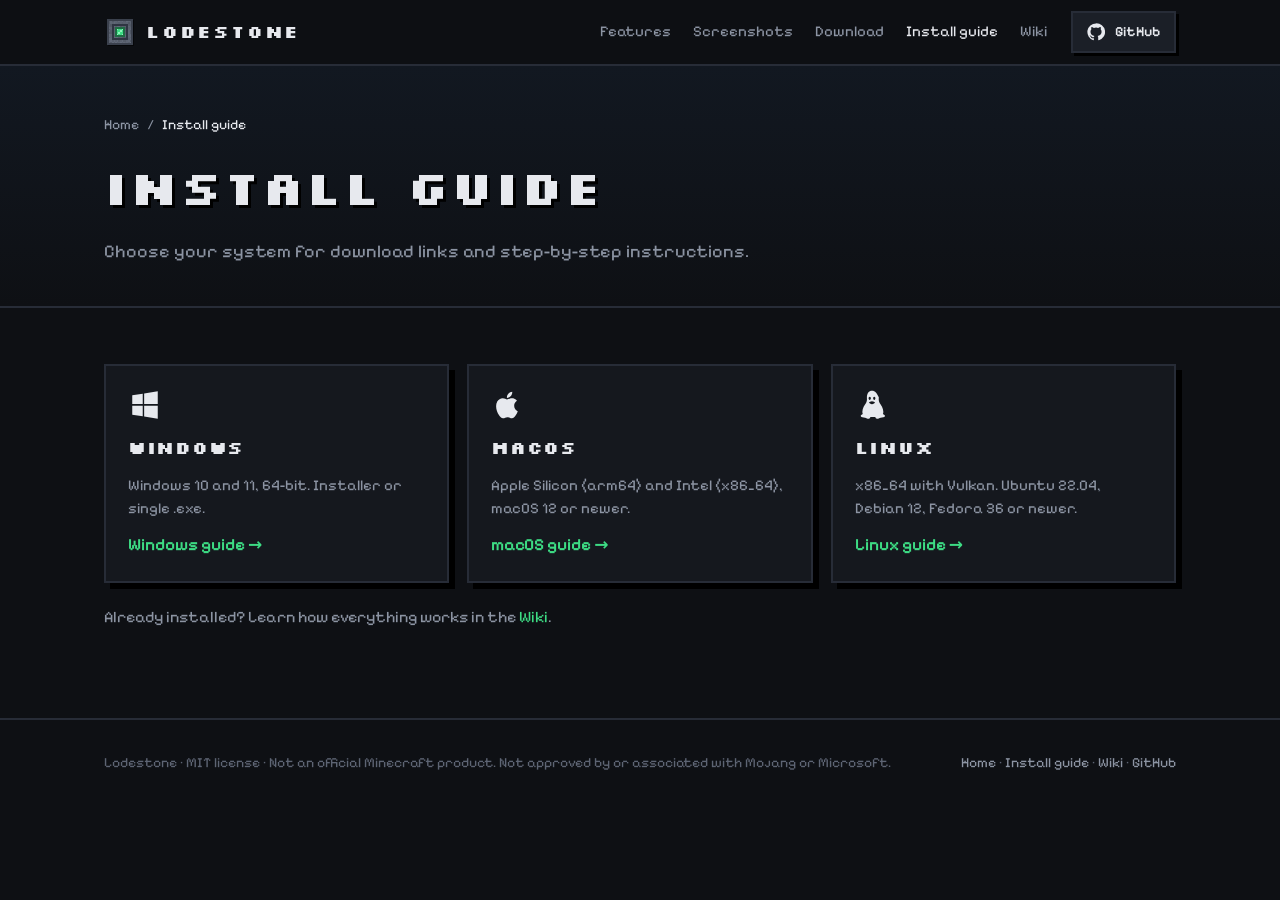
==== site/install/index.html @ cfa3593b "Website: install guides for Windows, macOS (arm64 + x86_64) and Linux, a Wiki, and top-bar links - i" ====
<!DOCTYPE html>
<html lang="en">
<head>
<meta charset="utf-8">
<meta name="viewport" content="width=device-width, initial-scale=1">
<title>Lodestone Install Guide</title>
<meta name="description" content="How to install the Lodestone Minecraft launcher on Windows, macOS and Linux.">
<meta property="og:title" content="Lodestone Install Guide">
<meta property="og:description" content="How to install the Lodestone Minecraft launcher on Windows, macOS and Linux.">
<meta property="og:image" content="https://p1e2r.github.io/lodestone-launcher/img/og.png">
<meta name="theme-color" content="#0e1014">
<link rel="icon" type="image/png" href="../img/favicon.png">
<link rel="apple-touch-icon" href="../img/apple-touch-icon.png">
<link rel="stylesheet" href="../style.css">
</head>
<body>
<a class="skip" href="#main">Skip to content</a>

<svg width="0" height="0" style="position:absolute" aria-hidden="true">
  <defs>
    <symbol id="i-download" viewBox="0 0 24 24" fill="none" stroke="currentColor" stroke-width="2.2" stroke-linecap="square"><path d="M12 3v12M6 10l6 6 6-6M4 21h16"/></symbol>
    <symbol id="i-github" viewBox="0 0 24 24" fill="currentColor"><path d="M12 .5a11.5 11.5 0 0 0-3.64 22.41c.58.11.79-.25.79-.56v-2c-3.2.7-3.88-1.37-3.88-1.37-.53-1.33-1.28-1.69-1.28-1.69-1.05-.72.08-.7.08-.7 1.16.08 1.77 1.19 1.77 1.19 1.03 1.77 2.7 1.26 3.36.96.1-.75.4-1.26.73-1.55-2.55-.29-5.24-1.28-5.24-5.69 0-1.26.45-2.29 1.19-3.09-.12-.29-.52-1.46.11-3.05 0 0 .97-.31 3.17 1.18a11 11 0 0 1 5.78 0c2.2-1.49 3.17-1.18 3.17-1.18.63 1.59.23 2.76.11 3.05.74.8 1.19 1.83 1.19 3.09 0 4.42-2.7 5.39-5.26 5.68.41.36.78 1.06.78 2.14v3.17c0 .31.21.68.8.56A11.5 11.5 0 0 0 12 .5Z"/></symbol>
    <symbol id="i-apple" viewBox="0 0 24 24" fill="currentColor"><path d="M16.37 12.6c-.02-2.36 1.93-3.5 2.02-3.55-1.1-1.61-2.82-1.83-3.43-1.85-1.46-.15-2.85.86-3.59.86-.74 0-1.88-.84-3.09-.82-1.59.02-3.06.93-3.88 2.35-1.66 2.88-.42 7.13 1.19 9.46.79 1.14 1.73 2.42 2.96 2.37 1.19-.05 1.64-.77 3.07-.77 1.43 0 1.84.77 3.09.74 1.28-.02 2.09-1.16 2.87-2.3.9-1.32 1.27-2.6 1.29-2.67-.03-.01-2.48-.95-2.5-3.82ZM14.02 5.67c.65-.79 1.09-1.89.97-2.99-.94.04-2.08.63-2.75 1.41-.6.7-1.13 1.82-.99 2.89 1.05.08 2.12-.53 2.77-1.31Z"/></symbol>
    <symbol id="i-windows" viewBox="0 0 24 24" fill="currentColor"><path d="M3 5.2 10.4 4v7.3H3V5.2Zm8.4-1.4L21 2.3v9H11.4V3.8ZM3 12.6h7.4V20L3 18.8v-6.2Zm8.4 0H21v9.1l-9.6-1.5v-7.6Z"/></symbol>
    <symbol id="i-linux" viewBox="0 0 24 24" fill="currentColor"><path d="M12 2c-2.2 0-3.6 1.9-3.6 4.6 0 1.5.3 2.4-.6 3.9-1 1.6-2.6 3.6-2.6 6.2 0 .6.1 1.1.3 1.6-.7.3-1.7.8-1.4 1.7.3.9 1.8.6 3 1 1.2.4 2.2 1 3 .6.5-.2.7-.7.7-1.1h3.6c0 .4.2.9.7 1.1.8.4 1.8-.2 3-.6 1.2-.4 2.7-.1 3-1 .3-.9-.7-1.4-1.4-1.7.2-.5.3-1 .3-1.6 0-2.6-1.6-4.6-2.6-6.2-.9-1.5-.6-2.4-.6-3.9C15.6 3.9 14.2 2 12 2Zm-1.6 4.1c.5 0 .8.6.8 1.2s-.3 1.1-.8 1.1-.8-.5-.8-1.1.3-1.2.8-1.2Zm3.2 0c.5 0 .8.6.8 1.2s-.3 1.1-.8 1.1-.8-.5-.8-1.1.3-1.2.8-1.2ZM12 9.3c.9 0 2.1.6 2.1 1s-1.2 1.2-2.1 1.2-2.1-.8-2.1-1.2 1.2-1 2.1-1Z"/></symbol>
    <symbol id="i-copy" viewBox="0 0 24 24" fill="none" stroke="currentColor" stroke-width="2"><rect x="8" y="8" width="13" height="13"/><path d="M16 8V3H3v13h5"/></symbol>
    <symbol id="i-box" viewBox="0 0 24 24" fill="none" stroke="currentColor" stroke-width="2"><path d="M3 7l9-4 9 4v10l-9 4-9-4V7Z"/><path d="M3 7l9 4 9-4M12 11v10"/></symbol>
    <symbol id="i-layers" viewBox="0 0 24 24" fill="none" stroke="currentColor" stroke-width="2"><path d="M12 3 2 8l10 5 10-5-10-5Z"/><path d="m2 16 10 5 10-5M2 12l10 5 10-5"/></symbol>
    <symbol id="i-compass" viewBox="0 0 24 24" fill="none" stroke="currentColor" stroke-width="2"><circle cx="12" cy="12" r="9"/><path d="m15.5 8.5-2 5-5 2 2-5 5-2Z"/></symbol>
    <symbol id="i-package" viewBox="0 0 24 24" fill="none" stroke="currentColor" stroke-width="2"><path d="M4 7h16v13H4zM2 3h20v4H2zM10 11h4"/></symbol>
    <symbol id="i-server" viewBox="0 0 24 24" fill="none" stroke="currentColor" stroke-width="2"><rect x="3" y="3" width="18" height="7"/><rect x="3" y="14" width="18" height="7"/><path d="M7 6.5h.01M7 17.5h.01"/></symbol>
    <symbol id="i-coffee" viewBox="0 0 24 24" fill="none" stroke="currentColor" stroke-width="2"><path d="M4 9h13v6a5 5 0 0 1-5 5H9a5 5 0 0 1-5-5V9ZM17 11h2a2 2 0 0 1 0 4h-2M8 2v3M12 2v3"/></symbol>
    <symbol id="i-refresh" viewBox="0 0 24 24" fill="none" stroke="currentColor" stroke-width="2"><path d="M21 12a9 9 0 0 1-15.5 6.2M3 12A9 9 0 0 1 18.5 5.8M18 2v4h-4M6 22v-4h4"/></symbol>
    <symbol id="i-zap" viewBox="0 0 24 24" fill="none" stroke="currentColor" stroke-width="2"><path d="M13 2 4 14h7l-1 8 9-12h-7l1-8Z"/></symbol>
    <symbol id="i-image" viewBox="0 0 24 24" fill="none" stroke="currentColor" stroke-width="2"><rect x="3" y="3" width="18" height="18"/><path d="m3 17 5-5 4 4 3-3 6 6M15 8h.01"/></symbol>
    <symbol id="i-user" viewBox="0 0 24 24" fill="none" stroke="currentColor" stroke-width="2"><circle cx="12" cy="8" r="4"/><path d="M4 21a8 8 0 0 1 16 0"/></symbol>
  </defs>
</svg>


<header class="nav">
  <div class="wrap">
    <a class="brand" href="../" aria-label="Lodestone home"><img src="../img/logo.png" alt="" width="32" height="32">LODESTONE</a>
    <nav class="nav-links" aria-label="Site">
      <a href="../#features">Features</a>
      <a href="../#screenshots">Screenshots</a>
      <a href="../#download">Download</a>
      <a class="keep" href="../install/" aria-current="page">Install guide</a>
      <a class="keep" href="../wiki/">Wiki</a>
    </nav>
    <a class="btn btn-gh" href="https://github.com/p1e2r/lodestone-launcher"><svg><use href="#i-github"/></svg><span class="lbl">GitHub</span></a>
  </div>
</header>

<main id="main">
<section class="page-head">
  <div class="wrap">
    <div class="crumbs"><a href="../">Home</a> <span aria-hidden="true">/</span> <span aria-current="page">Install guide</span></div>
    <h1>Install guide</h1>
    <p class="lede">Choose your system for download links and step-by-step instructions.</p>
    
  </div>
</section>
<div class="wrap" style="padding:56px 24px 88px">
<div class="os-cards">
  <a class="os-card" href="windows.html"><svg><use href="#i-windows"/></svg><h2>Windows</h2><p>Windows 10 and 11, 64-bit. Installer or single .exe.</p><span class="go">Windows guide →</span></a>
  <a class="os-card" href="macos.html"><svg><use href="#i-apple"/></svg><h2>macOS</h2><p>Apple Silicon (arm64) and Intel (x86_64), macOS 12 or newer.</p><span class="go">macOS guide →</span></a>
  <a class="os-card" href="linux.html"><svg><use href="#i-linux"/></svg><h2>Linux</h2><p>x86_64 with Vulkan. Ubuntu 22.04, Debian 12, Fedora 36 or newer.</p><span class="go">Linux guide →</span></a>
</div>
<p class="install-more muted">Already installed? Learn how everything works in the <a href="../wiki/">Wiki</a>.</p>
</div>
</main>

<footer>
  <div class="wrap">
    <span>Lodestone · MIT license · Not an official Minecraft product. Not approved by or associated with Mojang or Microsoft.</span>
    <span><a href="../">Home</a> · <a href="../install/">Install guide</a> · <a href="../wiki/">Wiki</a> · <a href="https://github.com/p1e2r/lodestone-launcher">GitHub</a></span>
  </div>
</footer>

</body>
</html>
---- site/style.css ----
@font-face { font-family: "Silkscreen"; src: url("fonts/Silkscreen-Regular.ttf") format("truetype"); font-weight: 400; font-display: swap; }
@font-face { font-family: "Silkscreen"; src: url("fonts/Silkscreen-Bold.ttf") format("truetype"); font-weight: 700; font-display: swap; }
@font-face { font-family: "Pixelify Sans"; src: url("fonts/PixelifySans.ttf") format("truetype"); font-weight: 400 700; font-display: swap; }
@font-face { font-family: "VT323"; src: url("fonts/VT323-Regular.ttf") format("truetype"); font-display: swap; }

/* Lodestone's own palette: the launcher's dark panels and its green "play" accent.
   Layout: a blocky landing page — pixel scene hero, then stacked full-width bands. */
:root {
  color-scheme: dark;
  --bg: #0e1014;
  --panel: #15181e;
  --panel-2: #1b1f27;
  --border: #272c37;
  --text: #e7e9ee;
  --muted: #8c94a3;
  --faint: #5d6473;
  --accent: #3ddc84;
  --accent-dim: #1f6b44;
  --accent-ink: #062414;
  --warn: #f5b14c;
  --info: #5aa9ff;
  --display: "Silkscreen", "Courier New", monospace;
  --body: "Pixelify Sans", ui-rounded, system-ui, sans-serif;
  --mono: "VT323", ui-monospace, "SF Mono", Menlo, monospace;
  --shadow: 6px 6px 0 #000;
  --wrap: 1120px;
}
* { box-sizing: border-box; }
html { scroll-behavior: smooth; }
@media (prefers-reduced-motion: reduce) { html { scroll-behavior: auto; } *, *::before, *::after { transition: none !important; animation: none !important; } }
body { margin: 0; background: var(--bg); color: var(--text); font-family: var(--body); font-size: 17px; line-height: 1.55; -webkit-font-smoothing: antialiased; }
img { max-width: 100%; display: block; }
a { color: var(--accent); text-decoration: none; }
a:hover { text-decoration: underline; }
:focus-visible { outline: 3px solid var(--accent); outline-offset: 3px; }
h1, h2, h3 { font-family: var(--display); font-weight: 700; letter-spacing: 0.04em; text-wrap: balance; margin: 0; }
h2 { font-size: clamp(26px, 3.4vw, 36px); text-transform: uppercase; }
h3 { font-size: 15px; text-transform: uppercase; letter-spacing: 0.08em; }
p { margin: 0; }
code, kbd { font-family: var(--mono); font-size: 1.15em; }
.wrap { max-width: var(--wrap); margin: 0 auto; padding: 0 24px; }
.muted { color: var(--muted); }
.eyebrow { font-family: var(--display); font-size: 12px; letter-spacing: 0.14em; text-transform: uppercase; color: var(--accent); }
.skip { position: absolute; left: -9999px; top: 8px; background: var(--accent); color: var(--accent-ink); padding: 8px 12px; z-index: 100; }
.skip:focus { left: 8px; }

/* ---------- buttons ---------- */
.btn { display: inline-flex; align-items: center; gap: 10px; font-family: var(--body); font-size: 16px; font-weight: 600; padding: 12px 18px; border: 2px solid var(--border); background: var(--panel-2); color: var(--text); cursor: pointer; box-shadow: 4px 4px 0 #000; transition: transform .08s, box-shadow .08s; text-decoration: none; }
.btn:hover { text-decoration: none; transform: translate(-1px, -1px); box-shadow: 5px 5px 0 #000; }
.btn:active { transform: translate(3px, 3px); box-shadow: 1px 1px 0 #000; }
.btn svg { width: 18px; height: 18px; flex: none; }
.btn-primary { background: var(--accent); border-color: #7ef0b0 var(--accent-dim) var(--accent-dim) #7ef0b0; color: var(--accent-ink); }
.btn-big { padding: 16px 22px; font-size: 18px; }
.btn-big .sub { display: block; font-size: 13px; font-weight: 500; opacity: .75; }
.btn-small { padding: 7px 12px; font-size: 14px; box-shadow: 3px 3px 0 #000; }

/* ---------- nav ---------- */
.nav { position: sticky; top: 0; z-index: 50; background: rgba(14,16,20,.92); backdrop-filter: blur(8px); border-bottom: 2px solid var(--border); }
.nav .wrap { display: flex; align-items: center; gap: 24px; height: 64px; }
.brand { display: flex; align-items: center; gap: 10px; color: var(--text); font-family: var(--display); font-weight: 700; font-size: 18px; letter-spacing: .1em; }
.brand:hover { text-decoration: none; }
.brand img { width: 32px; height: 32px; image-rendering: pixelated; }
.nav-links { display: flex; gap: 22px; margin-left: auto; font-size: 15px; }
.nav-links a { color: var(--muted); }
.nav-links a:hover { color: var(--text); text-decoration: none; }
.nav .btn { padding: 8px 14px; font-size: 14px; box-shadow: 3px 3px 0 #000; }
@media (max-width: 960px) { .nav-links { gap: 16px; } .nav-links a:not(.keep) { display: none; } }
@media (max-width: 560px) { .nav .wrap { gap: 14px; } .nav .btn-gh .lbl { display: none; } .nav .btn-gh { padding: 8px 10px; } .nav-links { font-size: 14px; } }
@media (max-width: 400px) { .brand { font-size: 0; gap: 0; } }

/* ---------- hero ---------- */
.hero { position: relative; overflow: hidden; border-bottom: 2px solid var(--border); }
#scene { position: absolute; inset: 0; width: 100%; height: 100%; image-rendering: pixelated; }
.hero::after { content: ""; position: absolute; inset: 0; background: linear-gradient(90deg, rgba(14,16,20,.92) 0%, rgba(14,16,20,.75) 38%, rgba(14,16,20,.15) 70%, rgba(14,16,20,0) 100%); pointer-events: none; }
.hero .wrap { position: relative; z-index: 1; padding-top: 72px; padding-bottom: 72px; display: grid; gap: 22px; }
.hero h1 { font-size: clamp(36px, 8vw, 88px); line-height: 1; letter-spacing: .06em; text-shadow: 4px 4px 0 #000; }
.hero .lede { font-size: clamp(18px, 2.1vw, 22px); max-width: 34ch; text-shadow: 2px 2px 0 #000; }
.hero-actions { display: flex; flex-wrap: wrap; gap: 14px; align-items: stretch; margin-top: 6px; }
.hero-meta { display: flex; flex-wrap: wrap; gap: 8px 18px; font-size: 14px; color: var(--muted); text-shadow: 1px 1px 0 #000; }
.hero-meta a { color: var(--text); }
.chips { display: flex; flex-wrap: wrap; gap: 8px; }
.chip { font-family: var(--display); font-size: 11px; letter-spacing: .08em; text-transform: uppercase; padding: 4px 8px; border: 2px solid; background: rgba(14,16,20,.7); }

/* ---------- showcase ---------- */
.showcase { padding: 56px 0 24px; }
.window { border: 2px solid var(--border); background: var(--panel); box-shadow: 10px 10px 0 #000; }
.window-bar { display: flex; align-items: center; gap: 8px; padding: 9px 12px; border-bottom: 2px solid var(--border); background: var(--panel-2); }
.window-bar i { width: 12px; height: 12px; display: block; background: var(--border); }
.window-bar i:nth-child(1) { background: #f2555a; } .window-bar i:nth-child(2) { background: #f5b14c; } .window-bar i:nth-child(3) { background: #3ddc84; }
.window-bar span { margin-left: 8px; font-family: var(--display); font-size: 11px; color: var(--faint); letter-spacing: .1em; }
.window img { width: 100%; height: auto; aspect-ratio: 1830 / 1200; }

/* ---------- sections ---------- */
section { scroll-margin-top: 72px; }
.band { padding: 88px 0; }
.band + .band { border-top: 2px solid var(--border); }
.head { display: grid; gap: 12px; margin-bottom: 40px; max-width: 64ch; }
.head p { color: var(--muted); font-size: 18px; }

.features { display: grid; grid-template-columns: repeat(3, 1fr); gap: 18px; }
@media (max-width: 900px) { .features { grid-template-columns: repeat(2, 1fr); } }
@media (max-width: 560px) { .features { grid-template-columns: 1fr; } }
.feature { background: var(--panel); border: 2px solid var(--border); padding: 22px; display: grid; gap: 10px; align-content: start; }
.feature .ico { width: 40px; height: 40px; display: grid; place-items: center; background: var(--panel-2); border: 2px solid var(--border); color: var(--accent); }
.feature .ico svg { width: 20px; height: 20px; }
.feature p { color: var(--muted); font-size: 16px; }

.loaders { display: flex; flex-wrap: wrap; gap: 10px; margin-top: 26px; }
.loader { display: flex; align-items: center; gap: 8px; padding: 8px 12px; background: var(--panel); border: 2px solid var(--border); font-size: 15px; }
.loader b { width: 10px; height: 10px; display: block; }

/* gallery */
.gallery { display: grid; grid-template-columns: 1fr 260px; gap: 18px; align-items: start; }
.thumbs { display: grid; gap: 10px; }
.thumb { all: unset; cursor: pointer; display: grid; grid-template-columns: 72px 1fr; gap: 12px; align-items: center; padding: 8px; border: 2px solid var(--border); background: var(--panel); }
.thumb img { width: 72px; height: 47px; object-fit: cover; object-position: left top; border: 1px solid var(--border); }
.thumb strong { display: block; font-size: 15px; }
.thumb small { color: var(--muted); font-size: 13px; line-height: 1.3; display: block; }
.thumb[aria-selected="true"] { border-color: var(--accent); background: #13261c; }
.thumb:focus-visible { outline: 3px solid var(--accent); outline-offset: 2px; }
.caption { margin-top: 16px; color: var(--muted); font-size: 16px; }
@media (max-width: 900px) { .gallery { grid-template-columns: 1fr; } .thumbs { grid-template-columns: repeat(auto-fill, minmax(200px, 1fr)); } }

/* downloads */
.latest { display: inline-flex; flex-wrap: wrap; align-items: center; gap: 10px; font-size: 15px; color: var(--muted); }
.latest .tag { font-family: var(--display); font-size: 12px; padding: 3px 8px; border: 2px solid var(--accent-dim); color: var(--accent); letter-spacing: .08em; }
.downloads { display: grid; grid-template-columns: repeat(2, 1fr); gap: 22px 18px; }
@media (max-width: 760px) { .downloads { grid-template-columns: 1fr; } }
.dl { background: var(--panel); border: 2px solid var(--border); padding: 22px; display: grid; gap: 14px; align-content: start; position: relative; }
.dl.mine { border-color: var(--accent); }
.dl.mine::before { content: "Your system"; position: absolute; top: -13px; left: 16px; background: var(--accent); color: var(--accent-ink); font-family: var(--display); font-size: 11px; padding: 2px 8px; letter-spacing: .06em; }
.dl-top { display: flex; align-items: center; gap: 12px; }
.dl-top svg { width: 30px; height: 30px; color: var(--text); flex: none; }
.dl-top h3 { font-size: 16px; }
.dl-top .muted { font-size: 14px; }
.dl-files { display: grid; gap: 10px; }
.dl-file { display: flex; align-items: center; justify-content: space-between; gap: 10px; padding: 10px 12px; border: 2px solid var(--border); background: var(--panel-2); color: var(--text); }
.dl-file:hover { border-color: var(--accent); text-decoration: none; }
.dl-file .n { display: grid; }
.dl-file .n strong { font-size: 15px; }
.dl-file .n code { font-size: 15px; color: var(--muted); word-break: break-all; }
.dl-file .size { font-family: var(--mono); font-size: 18px; color: var(--faint); white-space: nowrap; font-variant-numeric: tabular-nums; }
.dl-file svg { width: 18px; height: 18px; color: var(--accent); flex: none; }
.dl-note { font-size: 14px; color: var(--muted); }
.all-releases { margin-top: 22px; font-size: 15px; color: var(--muted); }

/* install tabs */
.tabs { display: flex; flex-wrap: wrap; gap: 0; border-bottom: 2px solid var(--border); margin-bottom: 28px; }
.tab { all: unset; cursor: pointer; padding: 12px 18px; font-family: var(--display); font-size: 13px; letter-spacing: .08em; text-transform: uppercase; color: var(--muted); border: 2px solid transparent; border-bottom: none; margin-bottom: -2px; }
.tab[aria-selected="true"] { color: var(--text); background: var(--panel); border-color: var(--border); border-bottom: 2px solid var(--panel); }
.tab:focus-visible { outline: 3px solid var(--accent); outline-offset: -3px; }
.steps { list-style: none; margin: 0; padding: 0; display: grid; gap: 14px; counter-reset: step; max-width: 820px; }
.steps > li { counter-increment: step; display: grid; grid-template-columns: 44px 1fr; gap: 16px; background: var(--panel); border: 2px solid var(--border); padding: 18px; }
.steps > li::before { content: counter(step); width: 44px; height: 44px; display: grid; place-items: center; background: var(--accent); color: var(--accent-ink); font-family: var(--display); font-weight: 700; font-size: 18px; box-shadow: 3px 3px 0 #000; }
.steps h3 { font-family: var(--body); font-size: 18px; text-transform: none; letter-spacing: 0; margin-bottom: 6px; }
.steps p { color: var(--muted); }
.steps p + p, .steps p + .cmd, .steps .cmd + p { margin-top: 10px; }
.cmd { display: flex; align-items: stretch; border: 2px solid var(--border); background: #0a0c0f; max-width: 100%; }
.cmd code { flex: 1; min-width: 0; padding: 10px 14px; color: var(--accent); font-size: 19px; overflow-x: auto; white-space: nowrap; }
.cmd code::before { content: "$ "; color: var(--faint); }
.cmd button { all: unset; cursor: pointer; padding: 0 14px; border-left: 2px solid var(--border); font-size: 14px; color: var(--muted); display: flex; align-items: center; gap: 6px; }
.cmd button:hover { color: var(--text); background: var(--panel-2); }
.cmd button:focus-visible { outline: 3px solid var(--accent); outline-offset: -3px; }
.callout { margin-top: 22px; max-width: 820px; border: 2px solid #5b4520; background: #1d1810; padding: 14px 16px; font-size: 15px; color: #e8d3ad; }
.callout strong { color: var(--warn); }
[hidden] { display: none !important; }

/* faq */
.faq { display: grid; gap: 12px; max-width: 860px; }
.faq details { background: var(--panel); border: 2px solid var(--border); }
.faq summary { cursor: pointer; padding: 16px 18px; font-weight: 600; font-size: 17px; list-style: none; display: flex; justify-content: space-between; gap: 12px; }
.faq summary::-webkit-details-marker { display: none; }
.faq summary::after { content: "+"; font-family: var(--display); color: var(--accent); }
.faq details[open] summary::after { content: "−"; }
.faq details > div { padding: 0 18px 18px; color: var(--muted); display: grid; gap: 10px; }
.faq code { color: var(--text); }

/* github band */
.gh { display: grid; grid-template-columns: 1.2fr 1fr; gap: 28px; align-items: center; }
.gh-card { background: var(--panel); border: 2px solid var(--border); padding: 24px; display: grid; gap: 16px; box-shadow: var(--shadow); }
.gh-card .repo { font-family: var(--mono); font-size: 24px; }
.gh-links { display: flex; flex-wrap: wrap; gap: 12px; }
.stack { display: flex; flex-wrap: wrap; gap: 8px; }
@media (max-width: 820px) { .gh { grid-template-columns: 1fr; } }

/* footer */
footer { border-top: 2px solid var(--border); padding: 32px 0 48px; font-size: 14px; color: var(--faint); }
footer .wrap { display: flex; flex-wrap: wrap; gap: 12px 28px; justify-content: space-between; }
footer a { color: var(--muted); }

/* lightbox */
.lightbox { position: fixed; inset: 0; z-index: 90; background: rgba(0,0,0,.86); display: grid; place-items: center; padding: 24px; }
.lightbox img { max-height: 92vh; width: auto; border: 2px solid var(--border); box-shadow: var(--shadow); }
.lightbox button { position: absolute; top: 16px; right: 16px; }
.zoom { cursor: zoom-in; }

@media (max-width: 520px) {
  .wrap { padding: 0 16px; }
  .band { padding: 64px 0; }
  .hero .wrap { padding-top: 48px; padding-bottom: 48px; }
  .hero::after { background: rgba(14,16,20,.72); }
  .steps > li { grid-template-columns: 1fr; }
  .btn-big { width: 100%; justify-content: center; }
}

/* ---------- install guides ---------- */
.page-head { border-bottom: 2px solid var(--border); background: linear-gradient(180deg, #121821 0%, var(--bg) 100%); }
.page-head .wrap { padding-top: 48px; padding-bottom: 40px; display: grid; gap: 14px; }
.crumbs { font-size: 14px; color: var(--muted); display: flex; gap: 8px; flex-wrap: wrap; }
.crumbs a { color: var(--muted); }
.crumbs span[aria-current] { color: var(--text); }
.page-head h1 { font-size: clamp(28px, 4.6vw, 48px); text-transform: uppercase; text-shadow: 3px 3px 0 #000; }
.page-head .lede { color: var(--muted); font-size: 18px; max-width: 62ch; }
.dlpanel { display: grid; grid-template-columns: repeat(auto-fit, minmax(min(300px, 100%), 1fr)); gap: 18px; margin-top: 10px; }
.dlbox { min-width: 0; background: var(--panel); border: 2px solid var(--border); padding: 20px; display: grid; gap: 12px; align-content: start; position: relative; box-shadow: var(--shadow); }
.dlbox.mine { border-color: var(--accent); }
.dlbox.mine::before { content: "Your Mac"; position: absolute; top: -13px; left: 16px; background: var(--accent); color: var(--accent-ink); font-family: var(--display); font-size: 11px; padding: 2px 8px; letter-spacing: .06em; }
.dlbox h2 { font-size: 16px; letter-spacing: .08em; }
.dlbox .muted { font-size: 15px; }
.dlbox .btn { justify-content: space-between; }
.dlbox .btn .meta { font-family: var(--mono); font-size: 17px; font-weight: 400; opacity: .8; }
.dlbox .file { font-family: var(--mono); font-size: 17px; color: var(--muted); word-break: break-all; }
.req { display: flex; flex-wrap: wrap; gap: 8px 22px; font-size: 15px; color: var(--muted); }
.req b { color: var(--text); font-weight: 600; }
.guide { display: grid; grid-template-columns: 220px 1fr; gap: 40px; align-items: start; padding-top: 56px; padding-bottom: 88px; }
.toc { position: sticky; top: 88px; display: grid; gap: 6px; font-size: 15px; }
.toc p { font-family: var(--display); font-size: 11px; letter-spacing: .14em; color: var(--faint); margin-bottom: 4px; }
.toc a { color: var(--muted); padding: 4px 0 4px 12px; border-left: 2px solid var(--border); }
.toc a:hover { color: var(--text); border-left-color: var(--accent); text-decoration: none; }
.toc .other { margin-top: 18px; }
.guide-body { display: grid; gap: 56px; min-width: 0; }
.guide-body section { display: grid; gap: 18px; }
.guide-body h2 { font-size: clamp(20px, 2.4vw, 26px); }
.guide-body > section > p, .guide-body .prose { color: var(--muted); max-width: 68ch; }
.guide-body .prose { display: grid; gap: 10px; }
.guide-body strong { color: var(--text); }
.chipcheck { display: grid; grid-template-columns: repeat(auto-fit, minmax(260px, 1fr)); gap: 14px; }
.chipcheck div { background: var(--panel); border: 2px solid var(--border); padding: 16px; display: grid; gap: 6px; }
.chipcheck h3 { font-family: var(--body); font-size: 17px; text-transform: none; letter-spacing: 0; }
.chipcheck p { color: var(--muted); font-size: 15px; }
.kv { display: grid; grid-template-columns: max-content 1fr; gap: 8px 18px; background: var(--panel); border: 2px solid var(--border); padding: 16px 18px; font-size: 15px; }
.kv dt { color: var(--muted); }
.kv dd { margin: 0; overflow-wrap: anywhere; }
.os-cards { display: grid; grid-template-columns: repeat(auto-fit, minmax(240px, 1fr)); gap: 18px; }
.os-card { background: var(--panel); border: 2px solid var(--border); padding: 22px; display: grid; gap: 12px; color: var(--text); box-shadow: var(--shadow); }
.os-card:hover { border-color: var(--accent); text-decoration: none; }
.os-card svg { width: 34px; height: 34px; }
.os-card h2 { font-size: 18px; }
.os-card p { color: var(--muted); font-size: 15px; }
.os-card .go { color: var(--accent); font-weight: 600; }
.install-more { margin-top: 22px; font-size: 16px; }
@media (max-width: 860px) { .guide { grid-template-columns: 1fr; gap: 24px; } .toc { position: static; } }
.cmd.multi code { white-space: pre; }
.cmd.multi code::before { content: none; }
.nav-links a[aria-current="page"] { color: var(--text); }
.wiki-body h3 { font-family: var(--body); font-size: 18px; text-transform: none; letter-spacing: 0; color: var(--text); margin-top: 6px; }
.wiki-body ul { margin: 0; padding-left: 20px; color: var(--muted); display: grid; gap: 6px; max-width: 68ch; }
.wiki-body li strong, .wiki-body p strong { color: var(--text); }
.wiki-shot { border: 2px solid var(--border); box-shadow: var(--shadow); max-width: 820px; }
.note { max-width: 68ch; border-left: 4px solid var(--info); background: #111a26; padding: 12px 16px; color: #c4d8f2; font-size: 15px; }
.page-head .wrap > *, .dlpanel > *, .guide-body > *, .steps > li > div { min-width: 0; }
.dlbox, .feature, .dl, .steps > li > div { grid-template-columns: minmax(0, 1fr); } .steps > li { grid-template-columns: 44px minmax(0, 1fr); } @media (max-width: 520px) { .steps > li { grid-template-columns: minmax(0, 1fr); } }
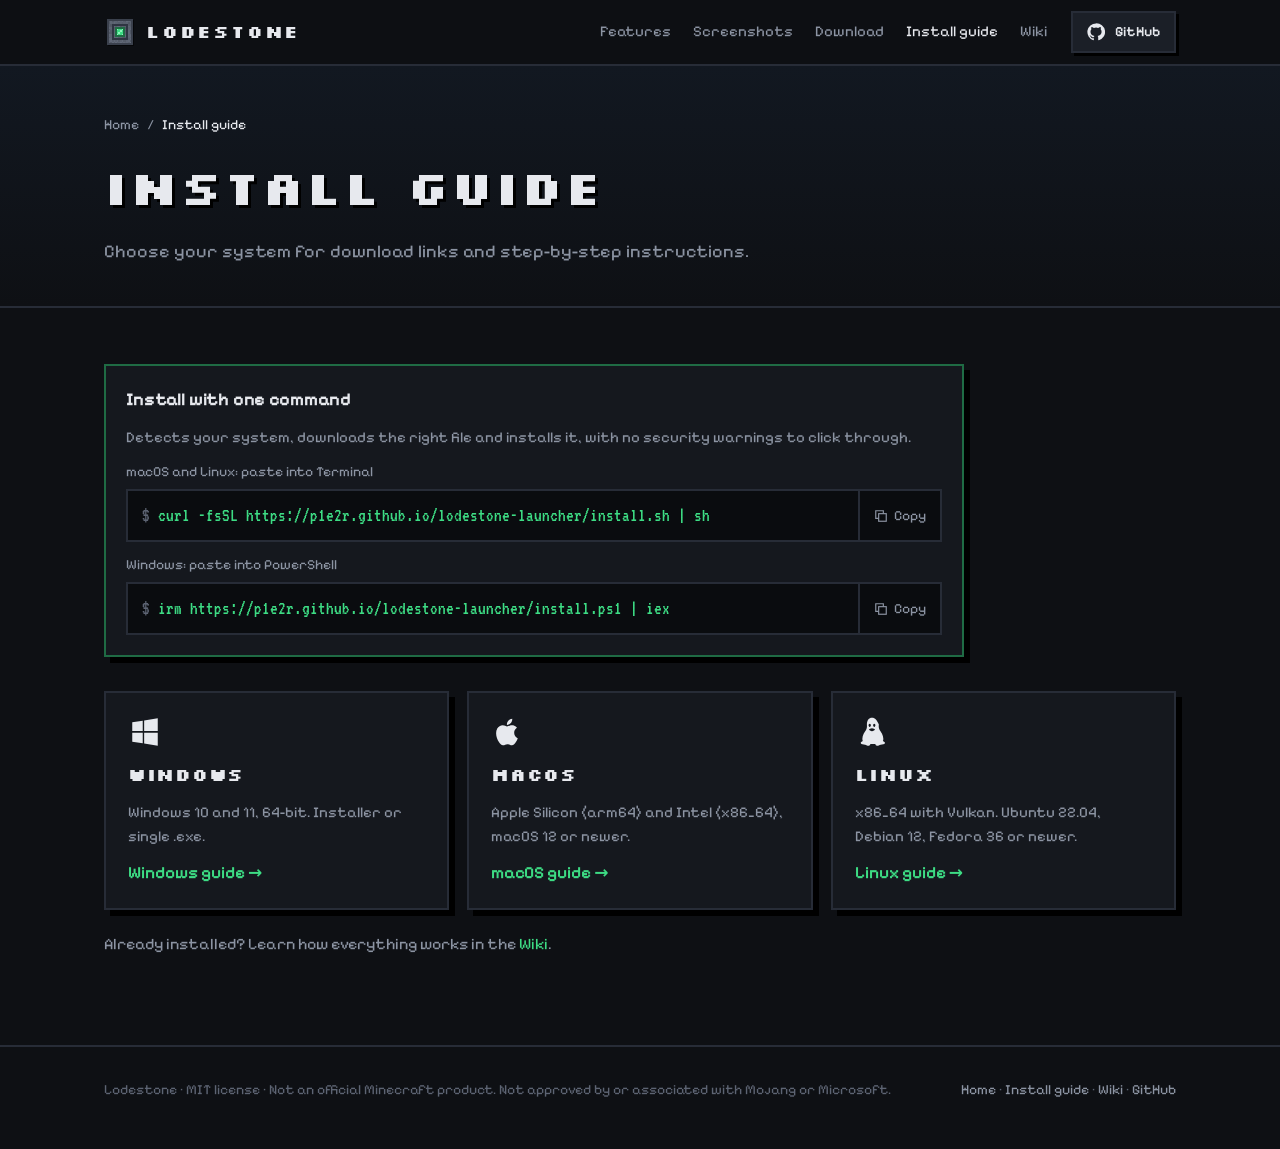
==== commit 34492c11: "One-command installers, Linux self-install, website fixes; v0.1.9 - site/install.sh (macOS + Linux) " ====
--- a/site/install/index.html
+++ b/site/install/index.html
@@ -62,6 +62,12 @@
   </div>
 </section>
 <div class="wrap" style="padding:56px 24px 88px">
+<div class="quick" style="margin-bottom:34px">
+  <h3>Install with one command</h3>
+  <p>Detects your system, downloads the right file and installs it, with no security warnings to click through.</p>
+  <div class="row"><span>macOS and Linux: paste into Terminal</span><div class="cmd"><code id="cmd-13">curl -fsSL https://p1e2r.github.io/lodestone-launcher/install.sh | sh</code><button type="button" data-copy="cmd-13"><svg width="14" height="14"><use href="#i-copy"/></svg><span>Copy</span></button></div></div>
+  <div class="row"><span>Windows: paste into PowerShell</span><div class="cmd"><code id="cmd-14">irm https://p1e2r.github.io/lodestone-launcher/install.ps1 | iex</code><button type="button" data-copy="cmd-14"><svg width="14" height="14"><use href="#i-copy"/></svg><span>Copy</span></button></div></div>
+</div>
 <div class="os-cards">
   <a class="os-card" href="windows.html"><svg><use href="#i-windows"/></svg><h2>Windows</h2><p>Windows 10 and 11, 64-bit. Installer or single .exe.</p><span class="go">Windows guide →</span></a>
   <a class="os-card" href="macos.html"><svg><use href="#i-apple"/></svg><h2>macOS</h2><p>Apple Silicon (arm64) and Intel (x86_64), macOS 12 or newer.</p><span class="go">macOS guide →</span></a>
@@ -77,6 +83,6 @@
     <span><a href="../">Home</a> · <a href="../install/">Install guide</a> · <a href="../wiki/">Wiki</a> · <a href="https://github.com/p1e2r/lodestone-launcher">GitHub</a></span>
   </div>
 </footer>
-
+<script src="../guide.js"></script>
 </body>
 </html>
--- a/site/style.css
+++ b/site/style.css
@@ -256,7 +256,14 @@
 .wiki-body h3 { font-family: var(--body); font-size: 18px; text-transform: none; letter-spacing: 0; color: var(--text); margin-top: 6px; }
 .wiki-body ul { margin: 0; padding-left: 20px; color: var(--muted); display: grid; gap: 6px; max-width: 68ch; }
 .wiki-body li strong, .wiki-body p strong { color: var(--text); }
-.wiki-shot { border: 2px solid var(--border); box-shadow: var(--shadow); max-width: 820px; }
+.wiki-shot { border: 2px solid var(--border); box-shadow: var(--shadow); width: 100%; max-width: 820px; height: auto; }
 .note { max-width: 68ch; border-left: 4px solid var(--info); background: #111a26; padding: 12px 16px; color: #c4d8f2; font-size: 15px; }
 .page-head .wrap > *, .dlpanel > *, .guide-body > *, .steps > li > div { min-width: 0; }
 .dlbox, .feature, .dl, .steps > li > div { grid-template-columns: minmax(0, 1fr); } .steps > li { grid-template-columns: 44px minmax(0, 1fr); } @media (max-width: 520px) { .steps > li { grid-template-columns: minmax(0, 1fr); } }
+.quick { background: var(--panel); border: 2px solid var(--accent-dim); padding: 20px; display: grid; gap: 12px; box-shadow: var(--shadow); max-width: 860px; }
+.quick h3 { font-family: var(--body); font-size: 18px; text-transform: none; letter-spacing: 0; }
+.quick p { color: var(--muted); font-size: 15px; }
+.quick .row { display: grid; gap: 6px; }
+.quick .row > span { font-size: 14px; color: var(--muted); }
+.quick .row.mine > span { color: var(--accent); }
+.quick .row.mine > span::after { content: " · your system"; }
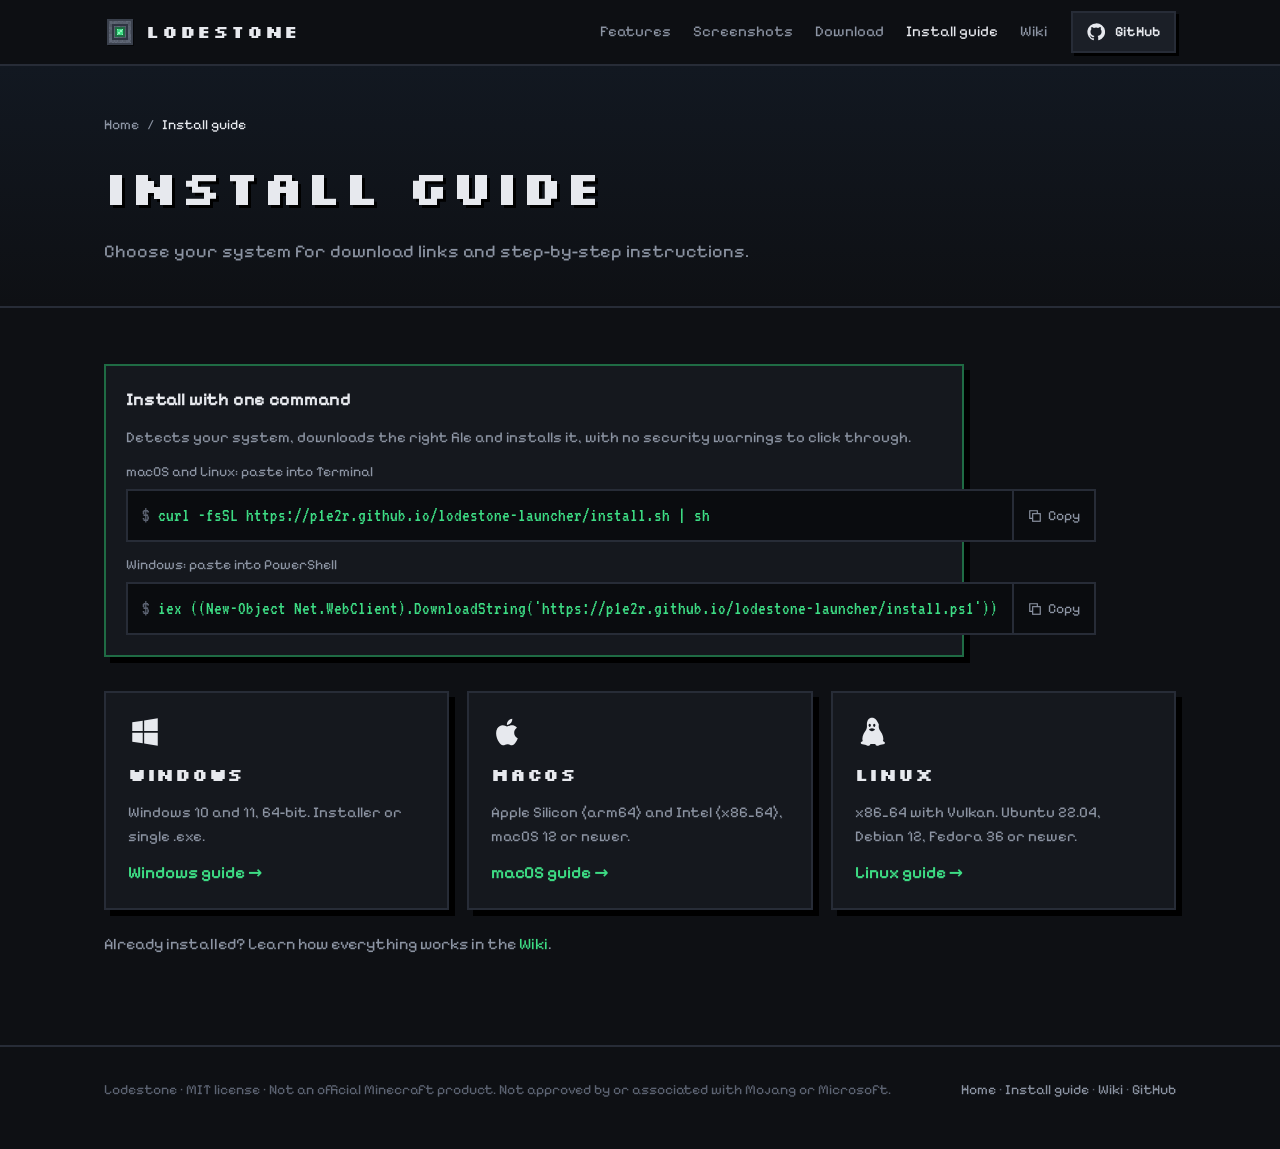
==== commit 5e51a3ed: "Website: Windows one-liner that works whatever content type Pages serves Co-Authored-By: Claude Opus" ====
--- a/site/install/index.html
+++ b/site/install/index.html
@@ -66,7 +66,7 @@
   <h3>Install with one command</h3>
   <p>Detects your system, downloads the right file and installs it, with no security warnings to click through.</p>
   <div class="row"><span>macOS and Linux: paste into Terminal</span><div class="cmd"><code id="cmd-13">curl -fsSL https://p1e2r.github.io/lodestone-launcher/install.sh | sh</code><button type="button" data-copy="cmd-13"><svg width="14" height="14"><use href="#i-copy"/></svg><span>Copy</span></button></div></div>
-  <div class="row"><span>Windows: paste into PowerShell</span><div class="cmd"><code id="cmd-14">irm https://p1e2r.github.io/lodestone-launcher/install.ps1 | iex</code><button type="button" data-copy="cmd-14"><svg width="14" height="14"><use href="#i-copy"/></svg><span>Copy</span></button></div></div>
+  <div class="row"><span>Windows: paste into PowerShell</span><div class="cmd"><code id="cmd-14">iex ((New-Object Net.WebClient).DownloadString('https://p1e2r.github.io/lodestone-launcher/install.ps1'))</code><button type="button" data-copy="cmd-14"><svg width="14" height="14"><use href="#i-copy"/></svg><span>Copy</span></button></div></div>
 </div>
 <div class="os-cards">
   <a class="os-card" href="windows.html"><svg><use href="#i-windows"/></svg><h2>Windows</h2><p>Windows 10 and 11, 64-bit. Installer or single .exe.</p><span class="go">Windows guide →</span></a>
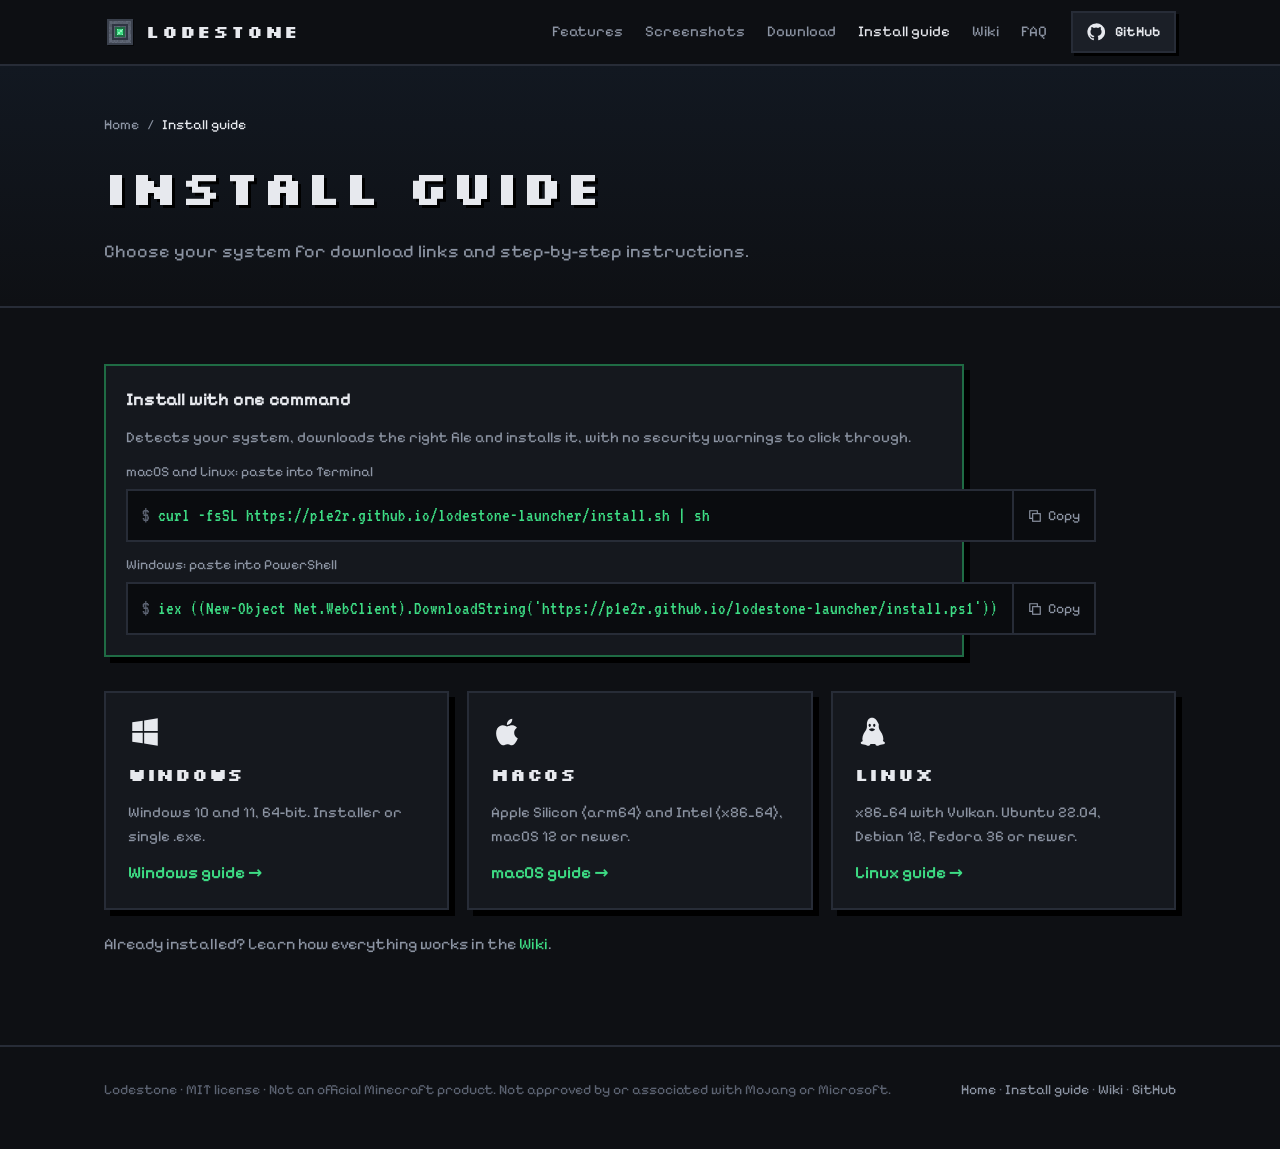
==== commit 30e373bc: "Website: FAQ link in the top bar on every page Co-Authored-By: Claude Opus 5.5 <noreply@anthropic.co" ====
--- a/site/install/index.html
+++ b/site/install/index.html
@@ -47,6 +47,7 @@
       <a href="../#download">Download</a>
       <a class="keep" href="../install/" aria-current="page">Install guide</a>
       <a class="keep" href="../wiki/">Wiki</a>
+      <a href="../#faq">FAQ</a>
     </nav>
     <a class="btn btn-gh" href="https://github.com/p1e2r/lodestone-launcher"><svg><use href="#i-github"/></svg><span class="lbl">GitHub</span></a>
   </div>
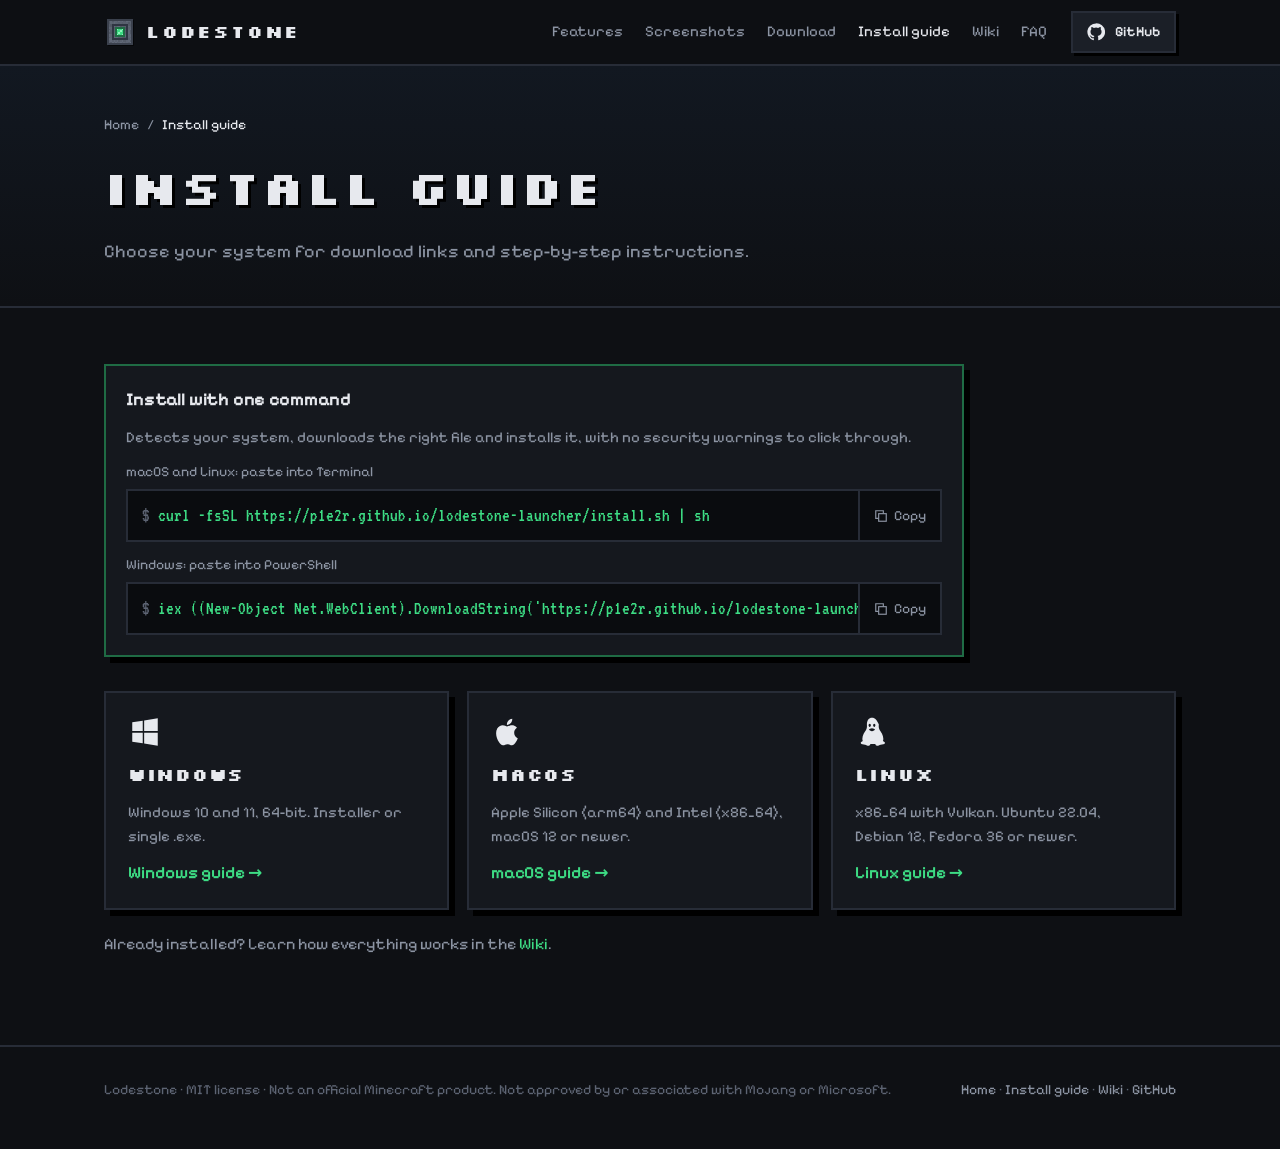
==== commit 5fc193b6: "Website: cache-bust the stylesheet and scripts on every deploy Co-Authored-By: Claude Opus 5.5 <nore" ====
--- a/site/install/index.html
+++ b/site/install/index.html
@@ -11,7 +11,7 @@
 <meta name="theme-color" content="#0e1014">
 <link rel="icon" type="image/png" href="../img/favicon.png">
 <link rel="apple-touch-icon" href="../img/apple-touch-icon.png">
-<link rel="stylesheet" href="../style.css">
+<link rel="stylesheet" href="../style.css?v=dev">
 </head>
 <body>
 <a class="skip" href="#main">Skip to content</a>
@@ -84,6 +84,6 @@
     <span><a href="../">Home</a> · <a href="../install/">Install guide</a> · <a href="../wiki/">Wiki</a> · <a href="https://github.com/p1e2r/lodestone-launcher">GitHub</a></span>
   </div>
 </footer>
-<script src="../guide.js"></script>
+<script src="../guide.js?v=dev"></script>
 </body>
 </html>
--- a/site/style.css
+++ b/site/style.css
@@ -267,3 +267,11 @@
 .quick .row > span { font-size: 14px; color: var(--muted); }
 .quick .row.mine > span { color: var(--accent); }
 .quick .row.mine > span::after { content: " · your system"; }
+
+.or { display: flex; align-items: center; gap: 12px; color: var(--faint); font-family: var(--display); font-size: 11px; letter-spacing: .14em; }
+.or::before, .or::after { content: ""; flex: 1; height: 2px; background: var(--border); }
+.or-cmd { display: grid; gap: 6px; min-width: 0; }
+.or-cmd > span { font-size: 14px; color: var(--muted); }
+.or-cmd .cmd code { font-size: 17px; }
+.quick, .quick .row, .or-cmd { grid-template-columns: minmax(0, 1fr); }
+.cmd { min-width: 0; width: 100%; }
